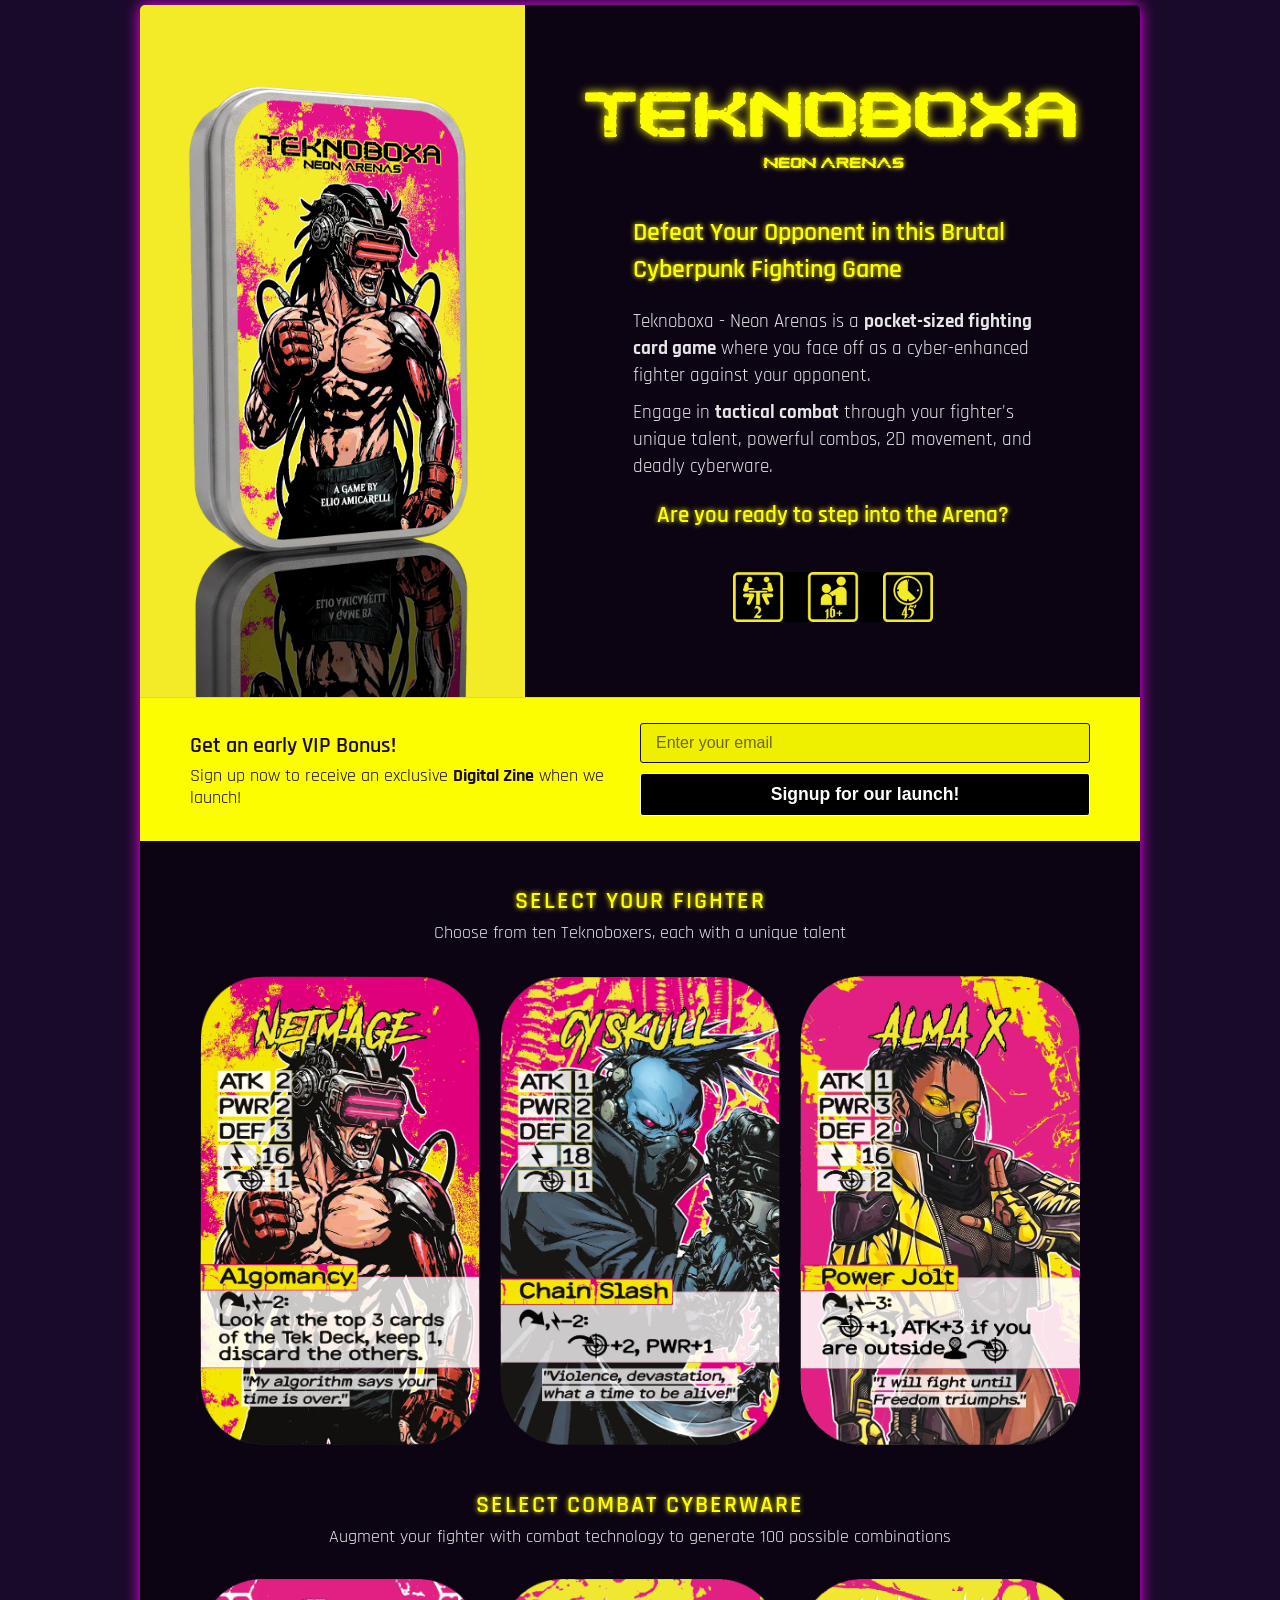
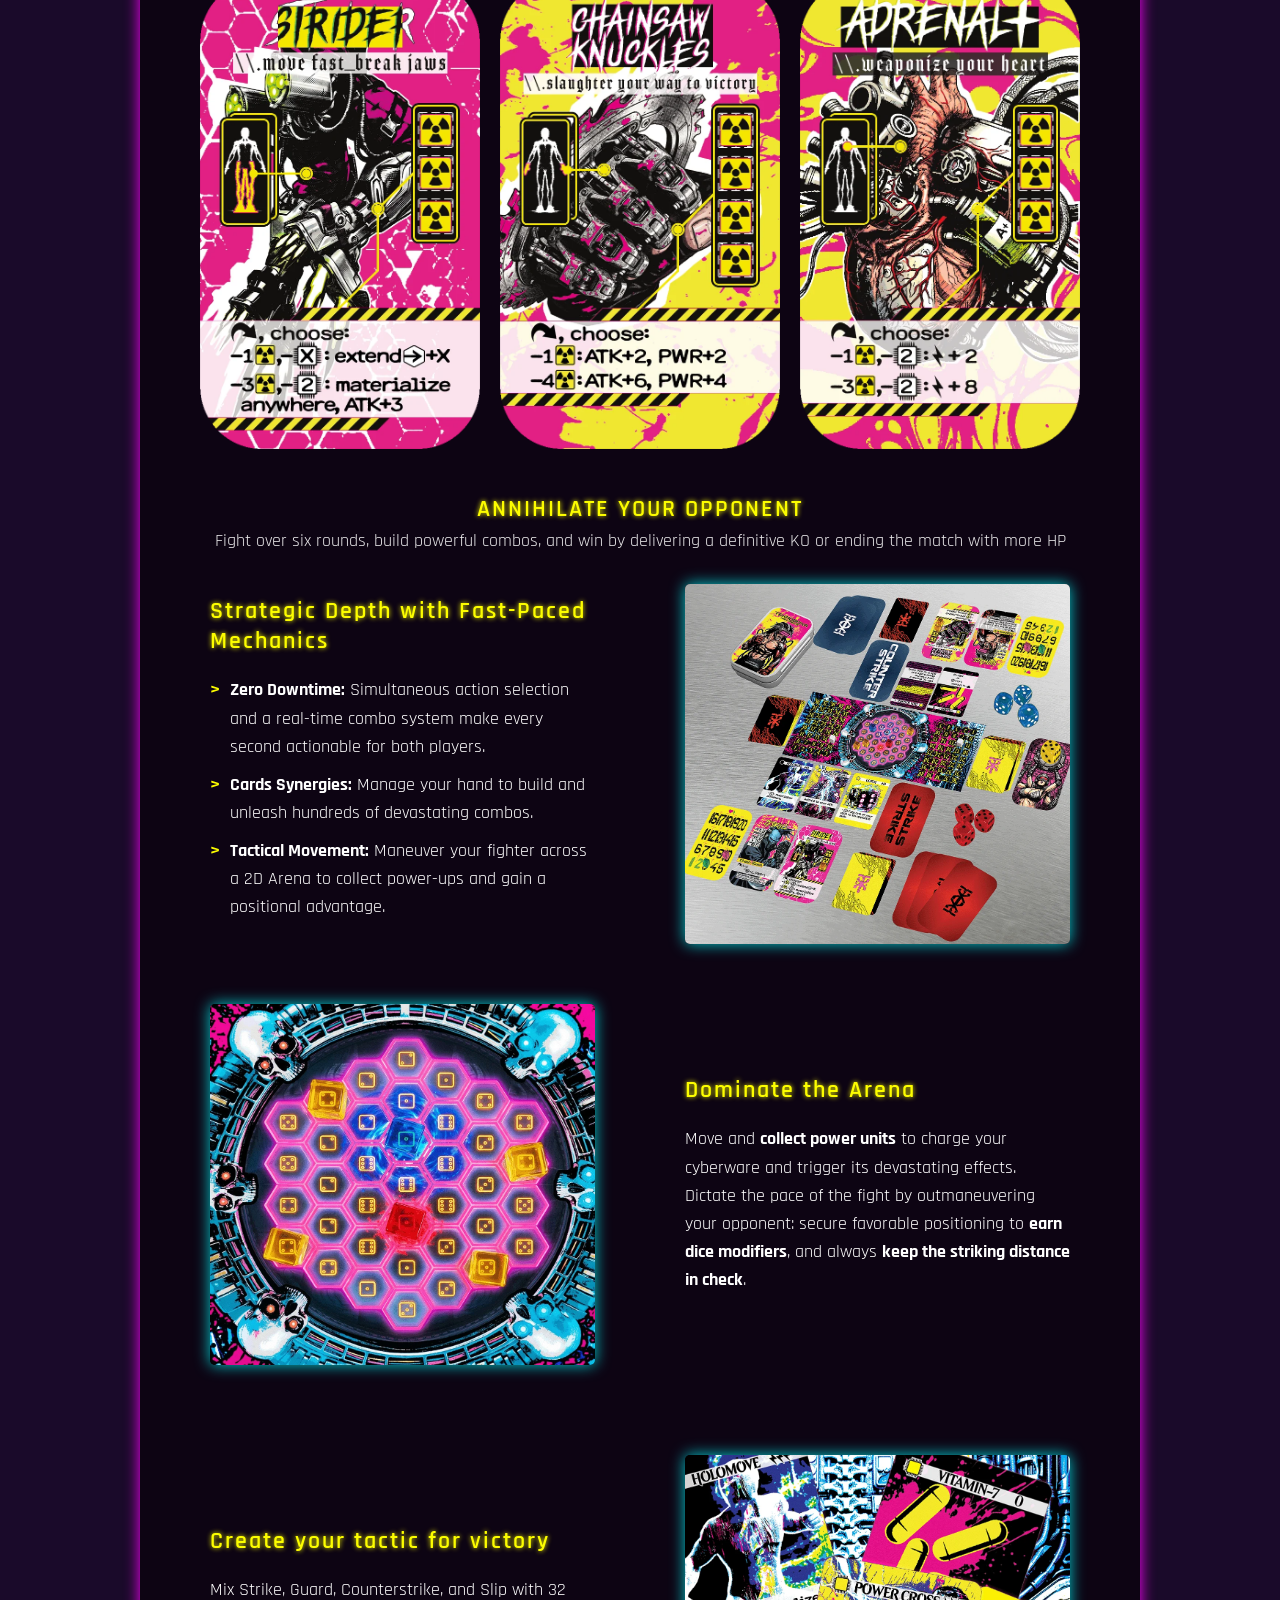
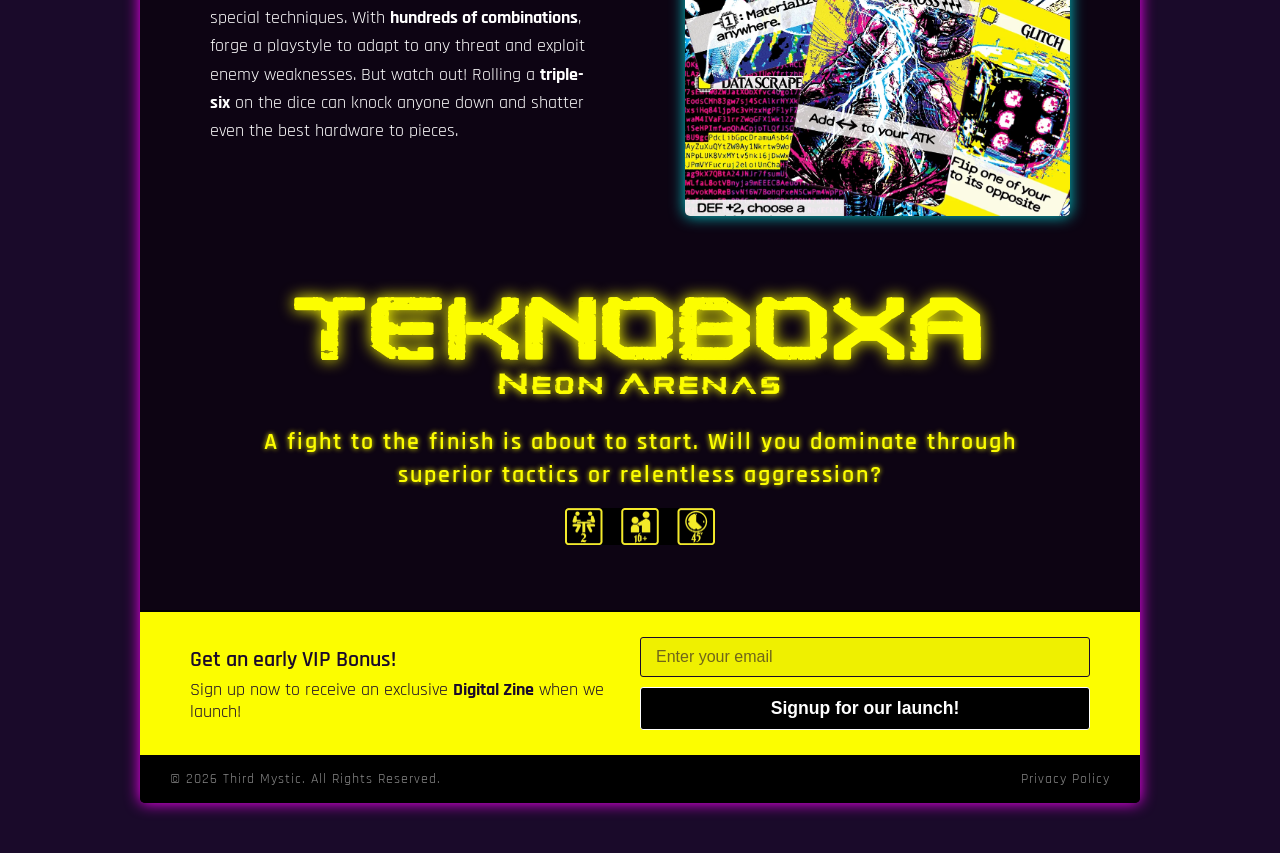
==== index.html @ 5f2df015 "improved page" ====
<!DOCTYPE html>
<html lang="en">
<head>
    <meta charset="UTF-8">
    <meta name="viewport" content="width=device-width, initial-scale=1.0">
    <title>Teknoboxa - Neon Arenas</title>
    <meta name="description" content="Teknoboxa - Neon Arenas: A brutal cyberpunk fighting card game. Face off as a cyber-enhanced fighter in tactical combat with unique talents and deadly cyberware.">
    <meta name="robots" content="max-image-preview:large">
    
    <!-- Open Graph / Facebook -->
    <meta property="og:type" content="website">
    <meta property="og:url" content="https://teknoboxa.com/">
    <meta property="og:title" content="Teknoboxa - Neon Arenas">
    <meta property="og:description" content="Teknoboxa - Neon Arenas: A brutal cyberpunk fighting card game. Face off as a cyber-enhanced fighter in tactical combat with unique talents and deadly cyberware.">
    <meta property="og:image" content="https://teknoboxa.com/img/teknoboxa_square_box.webp">

    <!-- Twitter -->
    <meta property="twitter:card" content="summary_large_image">
    <meta property="twitter:url" content="https://teknoboxa.com/">
    <meta property="twitter:title" content="Teknoboxa - Neon Arenas">
    <meta property="twitter:description" content="Teknoboxa - Neon Arenas: A brutal cyberpunk fighting card game. Face off as a cyber-enhanced fighter in tactical combat with unique talents and deadly cyberware.">
    <meta property="twitter:image" content="https://teknoboxa.com/img/teknoboxa_square_box.webp">

    <link rel="preconnect" href="https://fonts.googleapis.com">
    <link rel="preconnect" href="https://fonts.gstatic.com" crossorigin>
    <link href="https://fonts.googleapis.com/css2?family=Rajdhani:wght@400;600&family=VT323&display=swap" rel="stylesheet">
    <link rel="icon" type="image/png" href="img/favicon.png">
    <link rel="stylesheet" href="css/styles.css">
</head>
<body>
    <div class="container">
        <div class="content-card">
            <!-- Header Landmark with Hero Section & Top Signup Form -->
            <header class="main-header">
                <div class="main-body">
                    <div class="text-section">
                        <h1>TEKNOBOXA</h1>
                        <div class="role">NEON ARENAS</div>
                        <p class="description"><span class="main-description">Defeat Your Opponent in this Brutal Cyberpunk Fighting Game</span> <br><span class="sub-description">Teknoboxa - Neon Arenas is a <strong>pocket-sized fighting card game</strong> where you face off as a cyber-enhanced fighter against your opponent.</span><span class="sub-description second-sentence">Engage in <strong>tactical combat</strong> through your fighter's unique talent, powerful combos, 2D movement, and deadly cyberware.</span><br><span class="game-stats">Are you ready to step into the Arena?</span></p>
                        <div class="game-icons">
                            <img src="img/box_icons_yellow.webp" alt="Game Icons" class="icons-image">
                        </div>
                    </div>
                    <div class="image-section">
                        <img src="img/image_1.webp" alt="Teknoboxa - Neon Arenas" class="hero-image">
                    </div>
                </div>
                <div class="footer-bar">
                    <div class="footer-text">
                        <h2>Get an early VIP Bonus!</h2>
                        <p>Sign up now to receive an exclusive <strong>Digital Zine</strong> when we launch!</p>
                    </div>
                    <form id="subscribeForm" class="subscribe-form" action="https://formspree.io/f/mkovywpg" method="POST">
                        <input id="emailInput" name="email" type="email" placeholder="Enter your email" aria-label="Email address" required>
                        <button type="submit">Signup for our launch!</button>
                    </form>
                </div>
            </header>

            <!-- Main Landmark with Core Page Content -->
            <main>
                <section class="fighter-selection">
                    <h2 class="selection-title">Select Your Fighter</h2>
                    <p class="selection-subtitle">Choose from ten Teknoboxers, each with a unique talent</p>
                    <div class="selection-container">
                        <img src="img/fighter_1.webp" alt="Fighter 1" class="selection-card">
                        <img src="img/fighter_2.webp" alt="Fighter 2" class="selection-card">
                        <img src="img/fighter_3.webp" alt="Fighter 3" class="selection-card">
                    </div>

                    <h2 class="selection-title second-title">SELECT COMBAT CYBERWARE</h2>
                    <p class="selection-subtitle">Augment your fighter with combat technology to generate 100 possible combinations</p>
                    <div class="selection-container">
                        <img src="img/cyberware_1.webp" alt="Cyberware - Strider" class="selection-card">
                        <img src="img/cyberware_2.webp" alt="Cyberware - Chainsaw Knuckles" class="selection-card">
                        <img src="img/cyberware_3.webp" alt="Cyberware - Adrenal+" class="selection-card">
                    </div>

                    <h2 class="selection-title second-title">ANNIHILATE YOUR OPPONENT</h2>
                    <p class="selection-subtitle">Fight over six rounds, build powerful combos, and win by delivering a definitive KO or ending the match with more HP</p>
                    
                    <div class="gameplay-section">
                        <div class="gameplay-text">
                            <h3 class="feature-title">Strategic Depth with Fast-Paced Mechanics</h3>
                            <ul class="feature-list">
                                <li><strong>Zero Downtime:</strong> Simultaneous action selection and a real-time combo system make every second actionable for both players.</li>
                                <li><strong>Cards Synergies:</strong> Manage your hand to build and unleash hundreds of devastating combos.</li>
                                <li><strong>Tactical Movement:</strong> Maneuver your fighter across a 2D Arena to collect power-ups and gain a positional advantage.</li>
                            </ul>
                        </div>
                        <div class="gameplay-image">
                            <img src="img/game_1.webp" alt="Teknoboxa Gameplay" class="feature-image">
                        </div>
                    </div>
                    
                    <div class="gameplay-section-reverse">
                        <div class="gameplay-image">
                            <img src="img/arena.webp" alt="Teknoboxa Arena" class="feature-image">
                        </div>
                        <div class="gameplay-text">
                            <h3 class="feature-title">Dominate the Arena</h3>
                            <p class="feature-description">Move and <strong>collect power units</strong> to charge your cyberware and trigger its devastating effects. Dictate the pace of the fight by outmaneuvering your opponent: secure favorable positioning to <strong>earn dice modifiers</strong>, and always <strong>keep the striking distance in check</strong>.</p>
                        </div>
                    </div>

                    <div class="gameplay-section">
                        <div class="gameplay-text">
                            <h3 class="feature-title">Create your tactic for victory</h3>
                            <p class="feature-description">Mix Strike, Guard, Counterstrike, and Slip with 32 special techniques. With <strong>hundreds of combinations</strong>, forge a playstyle to adapt to any threat and exploit enemy weaknesses. But watch out! Rolling a <strong>triple-six</strong> on the dice can knock anyone down and shatter even the best hardware to pieces.</p>
                        </div>
                        <div class="gameplay-image">
                            <img src="img/teks.webp" alt="Teknoboxa Game Box" class="feature-image">
                        </div>
                    </div>

                    <div class="final-call-to-action">
                        <div class="brand-footer">
                            <h2 class="brand-title">TEKNOBOXA</h2>
                            <p class="brand-subtitle">Neon Arenas</p>
                        </div>
                        <p>A fight to the finish is about to start. Will you dominate through superior tactics or relentless aggression?</p>
                        <div class="game-icons">
                            <img src="img/box_icons_yellow.webp" alt="Game Icons" class="icons-image">
                        </div>
                    </div>
                </section>

                <div class="footer-bar bottom-signup">
                    <div class="footer-text">
                        <h2>Get an early VIP Bonus!</h2>
                        <p>Sign up now to receive an exclusive <strong>Digital Zine</strong> when we launch!</p>
                    </div>
                    <form class="subscribe-form" action="https://formspree.io/f/mkovywpg" method="POST">
                        <input type="email" placeholder="Enter your email" name="email" aria-label="Email address" required>
                        <button type="submit">Signup for our launch!</button>
                    </form>
                </div>
            </main>

            <!-- Footer Landmark -->
            <footer class="site-footer">
                <div class="footer-left">© 2026 Third Mystic. All Rights Reserved.</div>
                <div class="footer-right">
                    <a href="privacy-policy.html">Privacy Policy</a>
                </div>
            </footer>
        </div>
    </div>
    <script src="js/script.js" defer></script>
</body>
</html>
---- css/styles.css ----
* {
    box-sizing: border-box;
}

@font-face {
    font-family: 'Reboot Crush';
    src: url('../fonts/reboot-crush.ttf');
}

@font-face {
    font-family: 'Glitch Inside';
    src: url('../fonts/glitch-inside.otf');
}

body {
    margin: 0;
    font-family: 'VT323', monospace;
    display: flex;
    justify-content: flex-start; /* Move content to the top */
    align-items: center;   /* Center content horizontally */
    min-height: 100vh;
    background-color: #1a0a2a; /* Very dark purple/blue for cyberpunk feel */
    color: #00ff00; /* Neon green default text color */
    padding: 5px 20px 20px 20px; /* Minimal top padding */
    flex-direction: column; /* Allow content to flow naturally */
}

/* Adjust body padding for desktop */
@media screen and (min-width: 768px) {
    body {
        padding: 5px 50px 50px 50px; /* Minimal top padding */
    }
}

.container {
    max-width: 1200px;
    width: 100%;
}

.content-card {
    background-color: #0d0413; /* Even darker background for the card */
    border-radius: 5px; /* Sharper corners */
    overflow: hidden;
    color: #00ff00; /* Neon green text color for the card */
    display: flex;
    flex-direction: column; /* Stack main-body and footer-bar */
    box-shadow: 0 0 15px #FF00FF; /* Neon magenta glow effect */
}

.main-body {
    display: flex;
    flex-direction: column; /* Mobile: stacking vertically */
}

.text-section {
    padding: 30px 30px 30px 30px; /* Added top padding to shift content down */
    display: flex;
    flex-direction: column;
    justify-content: center;
    align-items: center; /* Center content for mobile */
    text-align: center; /* Center text for mobile */
    order: 1; /* Place text section after image on mobile */
}

.text-section .role {
    font-family: 'Glitch Inside', sans-serif; /* Apply the custom font */
    font-size: 0.9em;
    color: #fcfd00; /* Neon yellow */
    margin-top: 2px; /* Reduce margin to bring role closer */
    margin-bottom: 25px; /* Increased space before subscribe form */
    text-shadow: 0 0 5px #fcfd00; /* Subtle glow */
    order: 1; /* Place role second on mobile */
}

.text-section h1 {
    font-family: 'Reboot Crush', sans-serif; /* Apply the custom font */
    font-size: 6vw; /* Further reduced fluid font size for mobile */
    margin-bottom: 2px; /* Reduce margin to bring role closer */
    color: #fcfd00; /* Neon yellow */
    text-shadow: 0 0 10px #fcfd00; /* Stronger glow */
    padding: 0 10px; /* Add lateral padding for mobile */
    order: 0; /* Place h1 first on mobile */
}

.text-section .description {
    font-size: 1.1em;
    line-height: 1.4;
    color: #00cc00; /* Softer neon green */
    margin-bottom: 25px;
    max-width: 400px; /* Limit description width */
    order: 3; /* Place description last on mobile */
}

.main-description {
    font-family: 'Rajdhani', sans-serif;
    font-weight: 600;
    font-size: 1.5em;
    display: block;
    margin-bottom: 0;
    color: #fcfd00; /* Neon yellow to match the title */
    text-shadow: 0 0 5px #fcfd00;
}

.sub-description {
    font-family: 'Rajdhani', sans-serif;
    font-weight: 400;
    font-size: 1.1em;
    color: #ffffff; /* White text */
    opacity: 0.9;
    line-height: 1.4;
    display: block;
    margin-top: -5px;
}

.sub-description.second-sentence {
    margin-top: 10px; /* This creates a gap smaller than two <br> tags but larger than the negative margin */
}

.game-stats {
    display: block; /* Make it a block-level element to allow centering */
    text-align: center; /* Center the text within the block */
    font-family: 'Rajdhani', sans-serif;
    font-weight: 600;
    font-size: 1.3em;
    color: #fcfd00; /* Neon yellow to match the main description */
    text-shadow: 0 0 5px #fcfd00; /* Subtle glow */
    margin-top: -5px;
}

.game-icons {
    display: flex;
    justify-content: center;
    margin-top: 15px;
    margin-bottom: 25px;
    order: 4; /* Place after description (which is order: 3) */
    width: 100%;
}

.icons-image {
    max-width: 200px; /* Restored original size for top icons */
    width: 100%;
    height: auto;
}

/* Specific size and spacing for icons at the bottom of the page */
.final-call-to-action .icons-image {
    max-width: 150px; /* Increased slightly from 120px */
}

.final-call-to-action .game-icons {
    margin-bottom: 5px; /* Reduced space to tighten layout while preventing collision */
}

.subscribe-form {
    display: flex;
    flex-direction: column; /* Stack vertically on mobile */
    gap: 10px;
    margin-bottom: 10px; /* Consistent space after subscribe form */
    width: 100%;
    max-width: 300px; /* Limit width of form on mobile */
    order: 2; /* Place form third on mobile */
}

.subscribe-form input {
    background-color: rgba(0, 255, 0, 0.1); /* Semi-transparent neon green */
    border: 1px solid #00ff00; /* Neon green border */
    border-radius: 3px; /* Sharper corners */
    padding: 10px 15px;
    color: #00ff00; /* Neon green text */
    font-size: 1em;
    width: 100%;
    box-sizing: border-box; /* Include padding in width */
    transition: all 0.3s ease;
}

.subscribe-form input:focus {
    outline: none;
    border-color: #00ffff; /* Neon Cyan border */
    box-shadow: 0 0 10px rgba(0, 255, 255, 0.8); /* Neon Cyan glow */
    background-color: rgba(0, 255, 255, 0.1);
}

.subscribe-form input::placeholder {
    color: rgba(0, 255, 0, 0.7); /* Neon green placeholder */
}

.subscribe-form button {
    background-color: #000000; /* Black background */
    color: #ffffff; /* White text */
    border: 1px solid #ffffff; /* Neutral white border */
    border-radius: 3px; /* Sharper corners */
    padding: 12px 20px; /* Increased padding */
    font-size: 1.1em; /* Slightly larger font */
    font-weight: bold;
    cursor: pointer;
    transition: all 0.3s ease;
    width: 100%;
    box-sizing: border-box; /* Include padding in width */
}

.subscribe-form button:hover {
    background-color: #333333; /* Dark gray on hover */
}

.success-message {
    color: #1a0a2a;
    font-family: 'Rajdhani', sans-serif;
    font-size: 1.2em;
    font-weight: 600;
    padding: 10px 0;
}

/* Adjust form for desktop */
@media screen and (min-width: 768px) {
    .subscribe-form {
        flex-direction: row; /* Horizontal layout on desktop */
        max-width: 400px; /* Allow wider form on desktop */
        order: 3; /* Place form after description on desktop */
    }

    .subscribe-form input {
        flex-grow: 1; /* Allow input to take available space */
    }

    .subscribe-form button {
        width: auto; /* Button width adjusts to content */
        padding: 10px 20px;
    }
}



.footer-bar {
    background-color: #fcfd00; /* Neon yellow to match the title */
    color: #0d0413; /* Dark text for contrast */
    padding: 25px 30px;
    display: flex;
    flex-direction: column;
    align-items: center;
    gap: 20px;
    border-top: 1px solid rgba(0, 0, 0, 0.1);
    text-align: center;
    position: relative;
    z-index: 2; /* Keep it on the forefront above hero image/selection cards */
}

.bottom-signup {
    border-top: 2px solid #000; /* Stronger separation at the bottom */
}

.site-footer {
    background-color: #000;
    color: #888;
    padding: 15px 30px;
    display: flex;
    justify-content: space-between;
    align-items: center;
    font-family: 'Rajdhani', sans-serif;
    font-size: 0.85em;
    letter-spacing: 1px;
}

.site-footer a {
    color: #888;
    text-decoration: none;
    transition: color 0.3s ease;
}

.site-footer a:hover {
    color: #fcfd00;
}

@media screen and (max-width: 480px) {
    .site-footer {
        flex-direction: column;
        gap: 10px;
        text-align: center;
        padding: 20px;
    }
}

.footer-text h2 {
    margin: 0 0 5px 0;
    font-family: 'Rajdhani', sans-serif;
    font-size: 1.4em;
    font-weight: 600;
    color: #1a0a2a;
}

.footer-text p {
    margin: 0;
    font-family: 'Rajdhani', sans-serif;
    font-size: 1.1em;
    color: #1a0a2a;
}

/* Adjust subscribe form for footer */
.footer-bar .subscribe-form {
    margin-bottom: 0;
    width: 100%;
    max-width: 400px;
    order: unset; /* Reset mobile order */
}

.footer-bar .subscribe-form input {
    background-color: rgba(0, 0, 0, 0.05);
    border: 1px solid #1a0a2a;
    color: #1a0a2a;
}

.footer-bar .subscribe-form input:focus {
    outline: none;
    border-color: #1a0a2a;
    box-shadow: 0 0 10px rgba(26, 10, 42, 0.5);
    background-color: rgba(0, 0, 0, 0.08);
}

.footer-bar .subscribe-form input::placeholder {
    color: rgba(26, 10, 42, 0.6);
}

.footer-bar .subscribe-form button {
}

.image-section {
    width: 100%;
    order: 0; /* Place image section before text on mobile */
}

.hero-image {
    width: 100%;
    height: auto;
    display: block;
    border-radius: 0; /* Sharper edges for cyberpunk look */
}

.fighter-selection {
    text-align: center;
    padding: 40px 20px 30px 20px; /* Added bottom padding for better spacing on mobile */
    width: 100%;
}

.selection-title {
    font-family: 'Rajdhani', sans-serif;
    font-weight: 600;
    font-size: 1.5em;
    color: #fcfd00; /* Neon yellow to match the main description */
    text-shadow: 0 0 5px #fcfd00;
    margin: 0;
    text-transform: uppercase;
    letter-spacing: 2px;
    transition: all 0.3s ease;
    display: inline-block;
    padding: 5px 15px;
    border-radius: 3px;
}

.selection-title.scrolled-active {
    color: #ffffff;
    background-color: #0000ff;
    text-shadow: none;
}

/* Glitch Effects */
[class*="glitch-"] {
    transition: none !important; /* Instant jump to glitch state */
}

.glitch-1 {
    text-shadow: 4px 0 0 #00ffff, -4px 0 0 #ff00ff;
    color: rgba(255, 255, 255, 0.8) !important;
}

.glitch-2 {
    text-shadow: -6px -2px 0 red, 6px 2px 0 blue;
    color: rgba(200, 200, 255, 0.9) !important;
}

.glitch-3 {
    text-shadow: 2px 2px 0 lime, -2px -2px 0 magenta;
    color: #ccffff !important;
}

.glitch-4 {
    text-shadow: -5px 1px 0 #00ffff, 3px -1px 0 #ff00ff, 0px 0px 5px white;
    color: rgba(255, 255, 255, 0.4) !important;
}

.selection-subtitle {
    font-family: 'Rajdhani', sans-serif;
    font-weight: 400;
    font-size: 1.1em;
    color: #ffffff; /* White text */
    opacity: 0.9;
    line-height: 1.4;
    margin-top: 0;
    margin-bottom: 30px; /* Increased space before the next section */
}

.selection-title.second-title {
    margin-top: 0;
}

.selection-container {
    display: flex;
    justify-content: center;
    flex-wrap: wrap; /* Allow wrapping on small screens */
    gap: 20px;
    margin-top: 25px;
    margin-bottom: 40px;
    padding: 0 10px;
}

.selection-card {
    max-width: 280px; /* Consistently sized for side-by-side layout */
    width: 100%;
    height: auto;
    transition: all 0.3s ease;
}

/* Base popping effect class for JS to trigger */
.selection-card.scrolled-pop {
    transform: scale(1.05) translateY(-5px);
    filter: drop-shadow(0 0 10px rgba(255, 0, 255, 0.9)) drop-shadow(0 0 5px rgba(255, 0, 255, 0.5)); /* Glow follows PNG alpha transparency */
    z-index: 10; /* Ensure active card is above others */
    position: relative;
    will-change: transform, filter;
}

/* Hover effect for devices that support hover */
@media (hover: hover) {
    .selection-card:hover {
        transform: scale(1.05) translateY(-5px);
        filter: drop-shadow(0 0 10px rgba(255, 0, 255, 0.9)) drop-shadow(0 0 5px rgba(255, 0, 255, 0.5));
        z-index: 10;
        position: relative;
    }
}

/* Media query for desktop */
@media screen and (min-width: 768px) {
    .content-card {
        max-width: 1000px; /* Slightly wider for the footer layout */
        margin: 0 auto;
    }

    .main-body {
        flex-direction: row; /* Side-by-side image and text */
    }

    .text-section {
        flex: 1;
        padding: 50px 50px 50px 50px;
        text-align: left; /* Align text left for desktop */
        /* align-items: flex-start; - Removed to allow individual centering */
        order: 1; /* Place text section after image on desktop */
    }

    .text-section h1 {
        font-size: 2.5em; /* Smaller font for desktop */
        order: 0; /* Place h1 first on desktop */
    }

    .text-section .role {
        text-align: center; /* Center the role text on desktop */
        order: 1; /* Place role second on desktop */
    }

    .text-section .description {
        order: 2; /* Place description third on desktop */
    }

    .image-section {
        flex: 1;
        display: block;
        background-color: #0d0413; /* Dark background for the image section on desktop */
        order: 0; /* Place image section before text on desktop */
    }

    .hero-image {
        width: 100%;
        height: 100%;
        object-fit: cover;
    }

    .footer-bar {
        flex-direction: row;
        justify-content: space-between;
        text-align: left;
        padding: 25px 50px;
    }

    .footer-bar .subscribe-form {
        flex-direction: column; /* Force vertical layout even on desktop */
        max-width: 450px;
    }

    .footer-bar .subscribe-form button {
        width: 100%; /* Match input width */
    }
}

/* Video Page Styles */
.video-section {
    padding: 20px 0; /* Removed horizontal padding for mobile */
    display: flex;
    flex-direction: column;
    align-items: center;
    width: 100%;
}

.video-container {
    position: relative;
    width: 100%;
    max-width: 800px;
    padding-bottom: 56.25%; /* 16:9 Aspect Ratio */
    height: 0;
    overflow: hidden;
    border: 2px solid #00ff00;
    box-shadow: 0 0 15px #00ff00;
    margin-bottom: 20px;
}

.video-container iframe {
    position: absolute;
    top: 0;
    left: 0;
    width: 100%;
    height: 100%;
    border: 0;
}

.video-title {
    font-family: 'Reboot Crush', sans-serif;
    color: #fcfd00;
    text-shadow: 0 0 10px #fcfd00;
    margin-bottom: 20px;
    text-align: center;
    word-break: normal; /* Override previous break-word */
    white-space: nowrap; /* Force text to stay on a single line */
    overflow: hidden; /* Hide overflowing text */
    text-overflow: ellipsis; /* Add ellipsis if text overflows (though font size should prevent this) */
    padding: 0 5px; /* Small horizontal padding by default */
}

/* Adjust font size for mobile screens */
@media screen and (max-width: 767px) {
    .video-title {
        font-size: 5vw; /* Conservative font size to ensure it fits on one line */
    }
}

/* Adjust video section padding and title size for desktop */
@media screen and (min-width: 768px) {
    .video-section {
        padding: 50px; /* More padding on desktop */
    }

    .video-title {
        font-size: 2.5em; /* Original size for desktop */
        padding: 0; /* No horizontal padding on desktop, handled by video-section padding */
    }
}


/* Gameplay Section Styles */
.gameplay-section {
    display: flex;
    flex-direction: column; /* Stack image and text vertically on mobile */
    align-items: center;
    gap: 30px;
    padding: 0 20px 40px 20px;
    width: 100%;
}

.gameplay-image {
    width: 100%;
    max-width: 400px; /* Limit image width on mobile */
}

.feature-image {
    width: 100%;
    height: auto;
    display: block;
    border-radius: 5px;
    box-shadow: 0 0 15px rgba(0, 255, 255, 0.8); /* Neon cyan glow */
}

.gameplay-text {
    width: 100%;
    max-width: 500px; /* Limit text width on mobile */
    text-align: center;
}

.feature-list {
    list-style: none; /* Remove default bullet points */
    padding: 0;
    margin: 0;
    text-align: left; /* Align bullet points left */
    color: #ffffff;
    font-family: 'Rajdhani', sans-serif;
    font-size: 1.1em;
    line-height: 1.6;
}

.feature-list li {
    margin-bottom: 10px;
    position: relative;
    padding-left: 20px; /* Space for custom bullet */
}

.feature-list li::before {
    content: '>'; /* Custom bullet point */
    color: #fcfd00; /* Neon yellow for bullet */
    position: absolute;
    left: 0;
    font-weight: bold;
}

.feature-title {
    font-family: 'Rajdhani', sans-serif;
    font-weight: 600;
    font-size: 1.5em;
    color: #fcfd00; /* Neon yellow to match the main description */
    text-shadow: 0 0 5px #fcfd00;
    margin-top: 0;
    margin-bottom: 20px;
    letter-spacing: 2px;
}

.feature-description {
    color: #ffffff;
    font-family: 'Rajdhani', sans-serif;
    font-size: 1.1em;
    line-height: 1.6;
    text-align: left;
    margin: 0;
}

.final-call-to-action {
    text-align: center;
    padding: 20px 20px 10px 20px; /* Reduced bottom padding to tighten layout */
    width: 100%;
    max-width: 800px;
    margin: 0 auto;
}

.final-call-to-action > p {
    font-family: 'Rajdhani', sans-serif;
    font-size: 1.5em; /* Reduced from 1.8em to match other titles */
    font-weight: 600;
    color: #fcfd00;
    text-shadow: 0 0 5px #fcfd00;
    line-height: 1.4;
    letter-spacing: 2px; /* Increased from 1px to match other titles */
    margin: 0;
}

.brand-footer {
    margin-top: -15px; /* Changed to negative to move it further up */
    margin-bottom: 25px; /* Added space between branding and the next paragraph */
    text-align: center;
    width: 100%;
    padding: 9 40px 0 20px; /* Increased right padding to shift text further to the left */
    box-sizing: border-box;
}

.brand-title {
    font-family: 'Reboot Crush', sans-serif;
    font-size: clamp(0.8rem, 5.5vw, 3.5rem);
    color: #fcfd00;
    text-shadow: 0 0 15px #fcfd00;
    margin: 0;
    line-height: 1.1;
    display: block;
    max-width: 100%;
}

.brand-subtitle {
    font-family: 'Glitch Inside', sans-serif;
    font-size: clamp(1rem, 3vw, 1.8rem); /* Increased from clamp(0.8rem, 2vw, 1.2rem) */
    color: #fcfd00;
    text-shadow: 0 0 8px #fcfd00;
    margin: 5px 0 0 0;
    letter-spacing: clamp(1px, 0.8vw, 4px);
}


/* Desktop styles for gameplay section */
@media screen and (min-width: 768px) {
    .fighter-selection {
        padding: 40px 20px 20px 20px;
    }

    .final-call-to-action {
        padding: 40px 20px;
    }

    .gameplay-section {
        flex-direction: row; /* Side-by-side on desktop */
        justify-content: center;
        text-align: left;
        margin-top: 30px; /* Pull section up to reduce space */
        padding-bottom: 60px;
        padding-left: 50px;
        padding-right: 50px;
    }

    .gameplay-section .gameplay-text {
        flex: 1;
        max-width: 500px; /* Allow text to be larger on desktop */
        text-align: left;
        padding-right: 30px;
    }

    .gameplay-section .gameplay-image {
        flex: 1;
        max-width: 500px; /* Allow image to be larger on desktop */
        text-align: left; /* Align image to the left within its flex item */
        padding-left: 30px;
    }
}

/* Gameplay Section Reverse Styles */
.gameplay-section-reverse {
    display: flex;
    flex-direction: column-reverse; /* Stack text above image on mobile */
    align-items: center;
    gap: 30px;
    padding: 0 20px 40px 20px;
    width: 100%;
}

@media screen and (min-width: 768px) {
    .gameplay-section-reverse {
        flex-direction: row; /* Natural order */
        justify-content: center;
        text-align: left;
        padding-bottom: 60px;
        padding-left: 50px;
        padding-right: 50px;
    }
    
    .gameplay-section-reverse .gameplay-image {
        flex: 1;
        max-width: 500px;
        text-align: right;
        padding-right: 30px;
    }

    .gameplay-section-reverse .gameplay-text {
        flex: 1;
        max-width: 500px;
        text-align: left;
        padding-left: 30px;
    }
}

/* Policy Page Styles */
.policy-section {
    padding: 40px 20px;
    width: 100%;
    max-width: 900px;
    margin: 0 auto;
    color: #ffffff;
    font-family: 'Rajdhani', sans-serif;
}

.policy-title {
    color: #ffffff;
    margin-bottom: 30px;
    text-align: center;
    font-size: 2.5em;
    font-family: 'Rajdhani', sans-serif;
    text-shadow: none;
}

.policy-content {
    line-height: 1.6;
    font-size: 1.1em;
}

.policy-content h2 {
    color: #ffffff;
    margin-top: 30px;
    margin-bottom: 15px;
    font-size: 1.5em;
    text-transform: uppercase;
    letter-spacing: 1px;
}

.policy-content h3 {
    color: #ffffff;
    margin-top: 25px;
    margin-bottom: 10px;
    font-size: 1.2em;
}

.policy-content p {
    margin-bottom: 15px;
}

.policy-content ul {
    margin-bottom: 20px;
    padding-left: 20px;
}

.policy-content li {
    margin-bottom: 8px;
}

.back-link {
    margin-top: 40px;
    text-align: center;
}

.back-link a {
    color: #fcfd00;
    text-decoration: none;
    font-weight: bold;
    border: 1px solid #fcfd00;
    padding: 10px 20px;
    transition: all 0.3s ease;
}

.back-link a:hover {
    background-color: #fcfd00;
    color: #0d0413;
    box-shadow: 0 0 10px #fcfd00;
}

@media screen and (min-width: 768px) {
    .policy-section {
        padding: 60px 50px;
    }
}
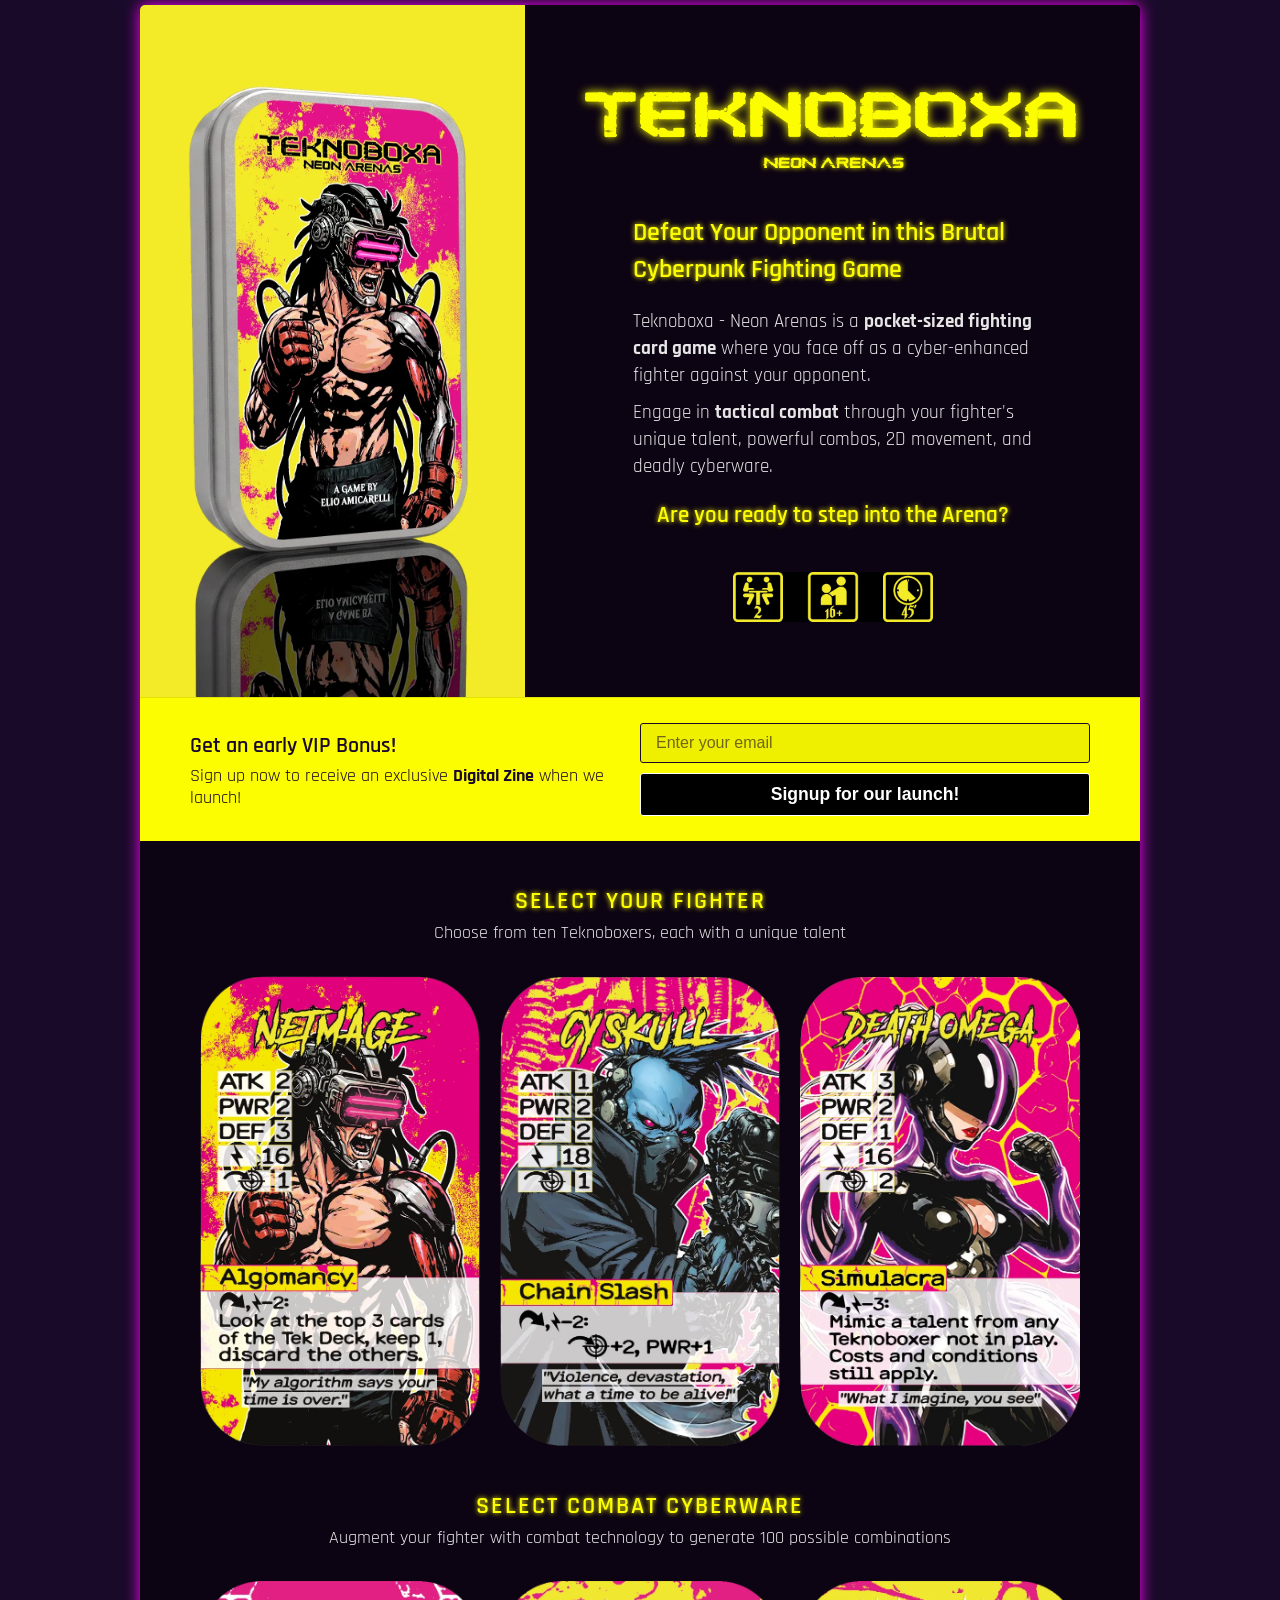
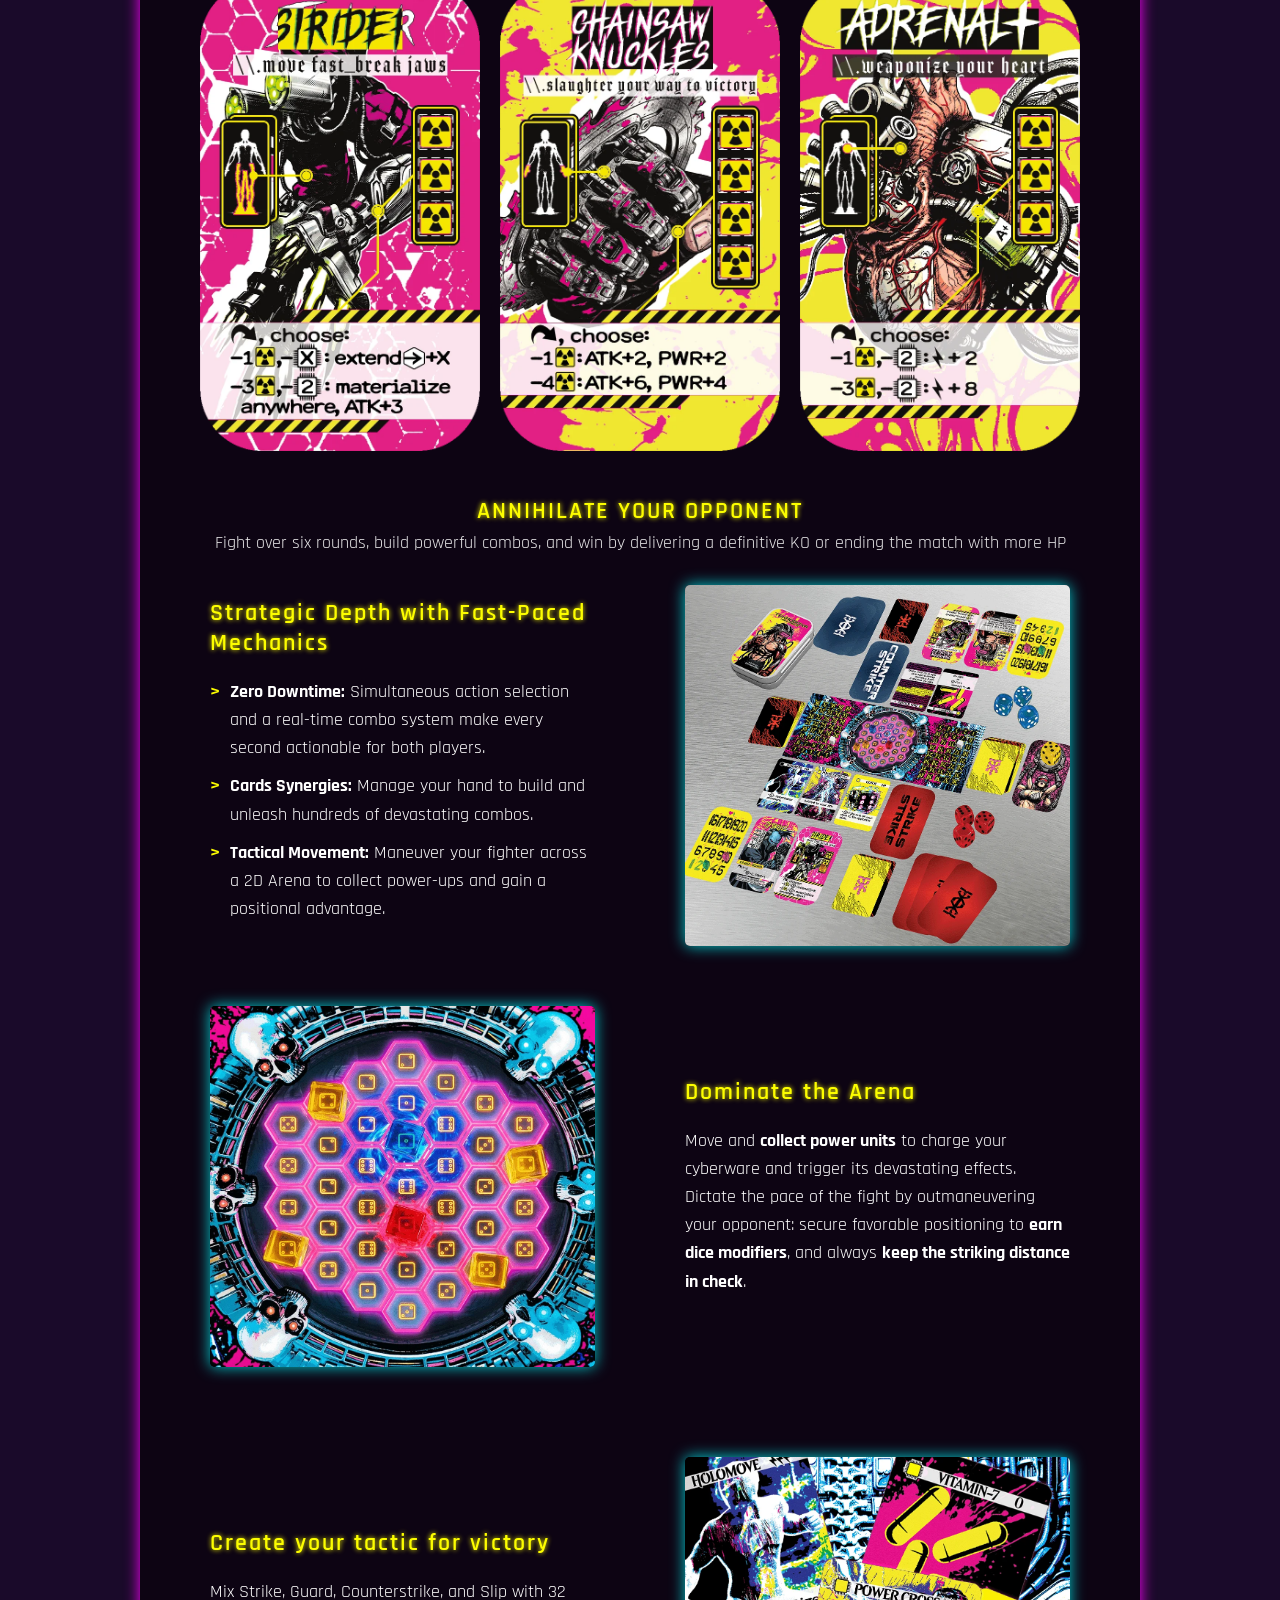
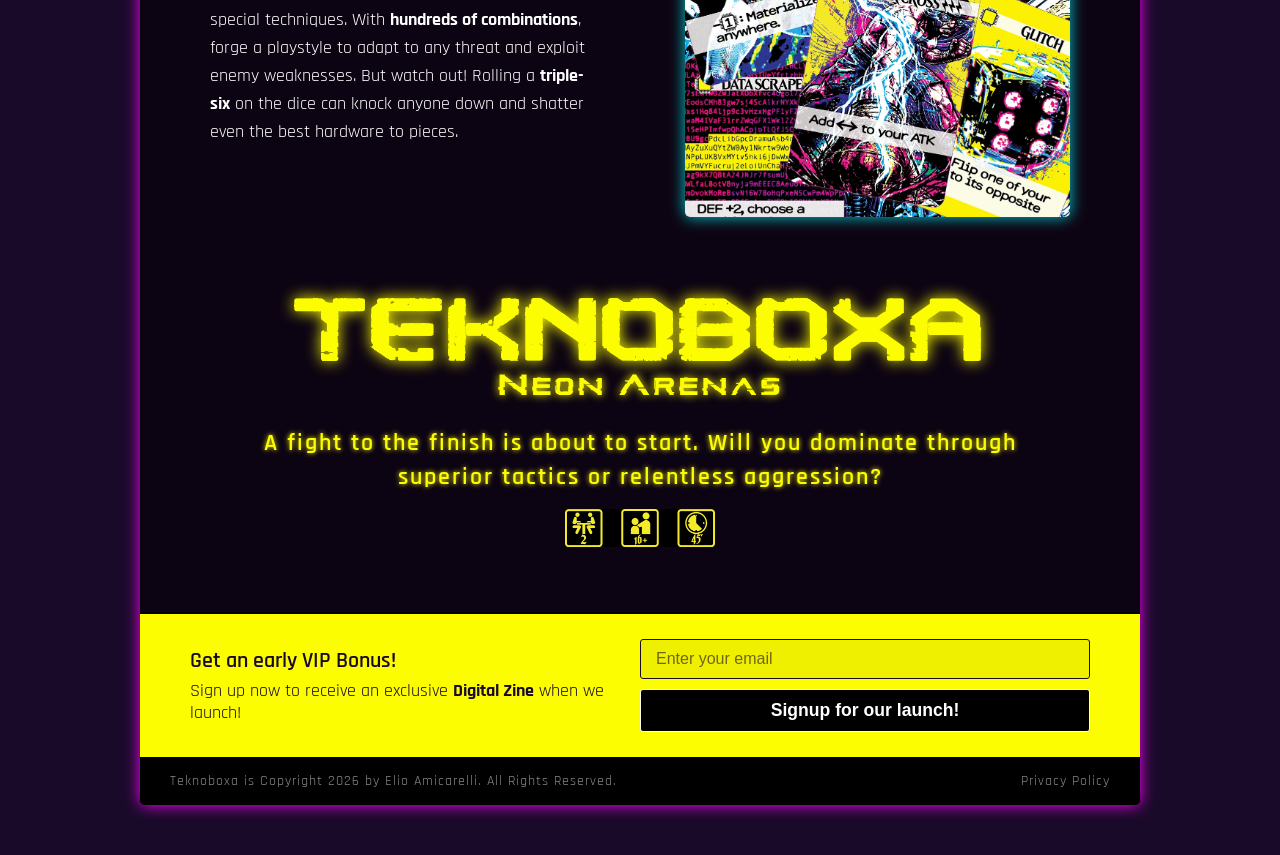
==== commit 59c5e512: "cpr" ====
--- a/index.html
+++ b/index.html
@@ -26,6 +26,31 @@
     <link href="https://fonts.googleapis.com/css2?family=Rajdhani:wght@400;600&family=VT323&display=swap" rel="stylesheet">
     <link rel="icon" type="image/png" href="img/favicon.png">
     <link rel="stylesheet" href="css/styles.css">
+    
+    <link rel="canonical" href="https://teknoboxa.com/">
+
+    <!-- Structured Data (Schema.org / Game) -->
+    <script type="application/ld+json">
+    {
+      "@context": "https://schema.org",
+      "@type": "Game",
+      "name": "Teknoboxa - Neon Arenas",
+      "description": "A brutal cyberpunk pocket-sized tabletop fighting card game featuring simultaneous combat, hand management, and tactical grid movement.",
+      "image": "https://teknoboxa.com/img/teknoboxa_square_box.webp",
+      "numberOfPlayers": {
+        "@type": "QuantitativeValue",
+        "value": 2
+      },
+      "suggestedAge": "14+",
+      "playTime": "PT45M",
+      "genre": ["Tabletop Game", "Card Game", "Fighting Game"],
+      "publisher": {
+        "@type": "Organization",
+        "name": "Third Mystic",
+        "url": "https://teknoboxa.com"
+      }
+    }
+    </script>
 </head>
 <body>
     <div class="container">
@@ -139,7 +164,7 @@
 
             <!-- Footer Landmark -->
             <footer class="site-footer">
-                <div class="footer-left">© 2026 Third Mystic. All Rights Reserved.</div>
+                <div class="footer-left">Teknoboxa is Copyright 2026 by Elio Amicarelli. All Rights Reserved.</div>
                 <div class="footer-right">
                     <a href="privacy-policy.html">Privacy Policy</a>
                 </div>
--- a/css/styles.css
+++ b/css/styles.css
@@ -361,27 +361,52 @@
     text-shadow: none;
 }
 
-/* Glitch Effects */
-[class*="glitch-"] {
+/* Title Glitch Effects */
+.selection-title[class*="glitch-"] {
     transition: none !important; /* Instant jump to glitch state */
 }
 
-.glitch-1 {
+.selection-title.glitch-1 {
+    text-shadow: 4px 0 0 #00ffff, -4px 0 0 #ff00ff;
+    color: rgba(255, 255, 255, 0.8);
+}
+
+.selection-title.glitch-2 {
+    text-shadow: -6px -2px 0 red, 6px 2px 0 blue;
+    color: rgba(200, 200, 255, 0.9);
+}
+
+.selection-title.glitch-3 {
+    text-shadow: 2px 2px 0 lime, -2px -2px 0 magenta;
+    color: #ccffff;
+}
+
+.selection-title.glitch-4 {
+    text-shadow: -5px 1px 0 #00ffff, 3px -1px 0 #ff00ff, 0px 0px 5px white;
+    color: rgba(255, 255, 255, 0.4);
+}
+
+/* Button Glitch Effects */
+.subscribe-form button[class*="glitch-"] {
+    transition: none !important; /* Instant jump to glitch state */
+}
+
+.subscribe-form button.glitch-1 {
     text-shadow: 4px 0 0 #00ffff, -4px 0 0 #ff00ff;
     color: rgba(255, 255, 255, 0.8) !important;
 }
 
-.glitch-2 {
+.subscribe-form button.glitch-2 {
     text-shadow: -6px -2px 0 red, 6px 2px 0 blue;
     color: rgba(200, 200, 255, 0.9) !important;
 }
 
-.glitch-3 {
+.subscribe-form button.glitch-3 {
     text-shadow: 2px 2px 0 lime, -2px -2px 0 magenta;
     color: #ccffff !important;
 }
 
-.glitch-4 {
+.subscribe-form button.glitch-4 {
     text-shadow: -5px 1px 0 #00ffff, 3px -1px 0 #ff00ff, 0px 0px 5px white;
     color: rgba(255, 255, 255, 0.4) !important;
 }
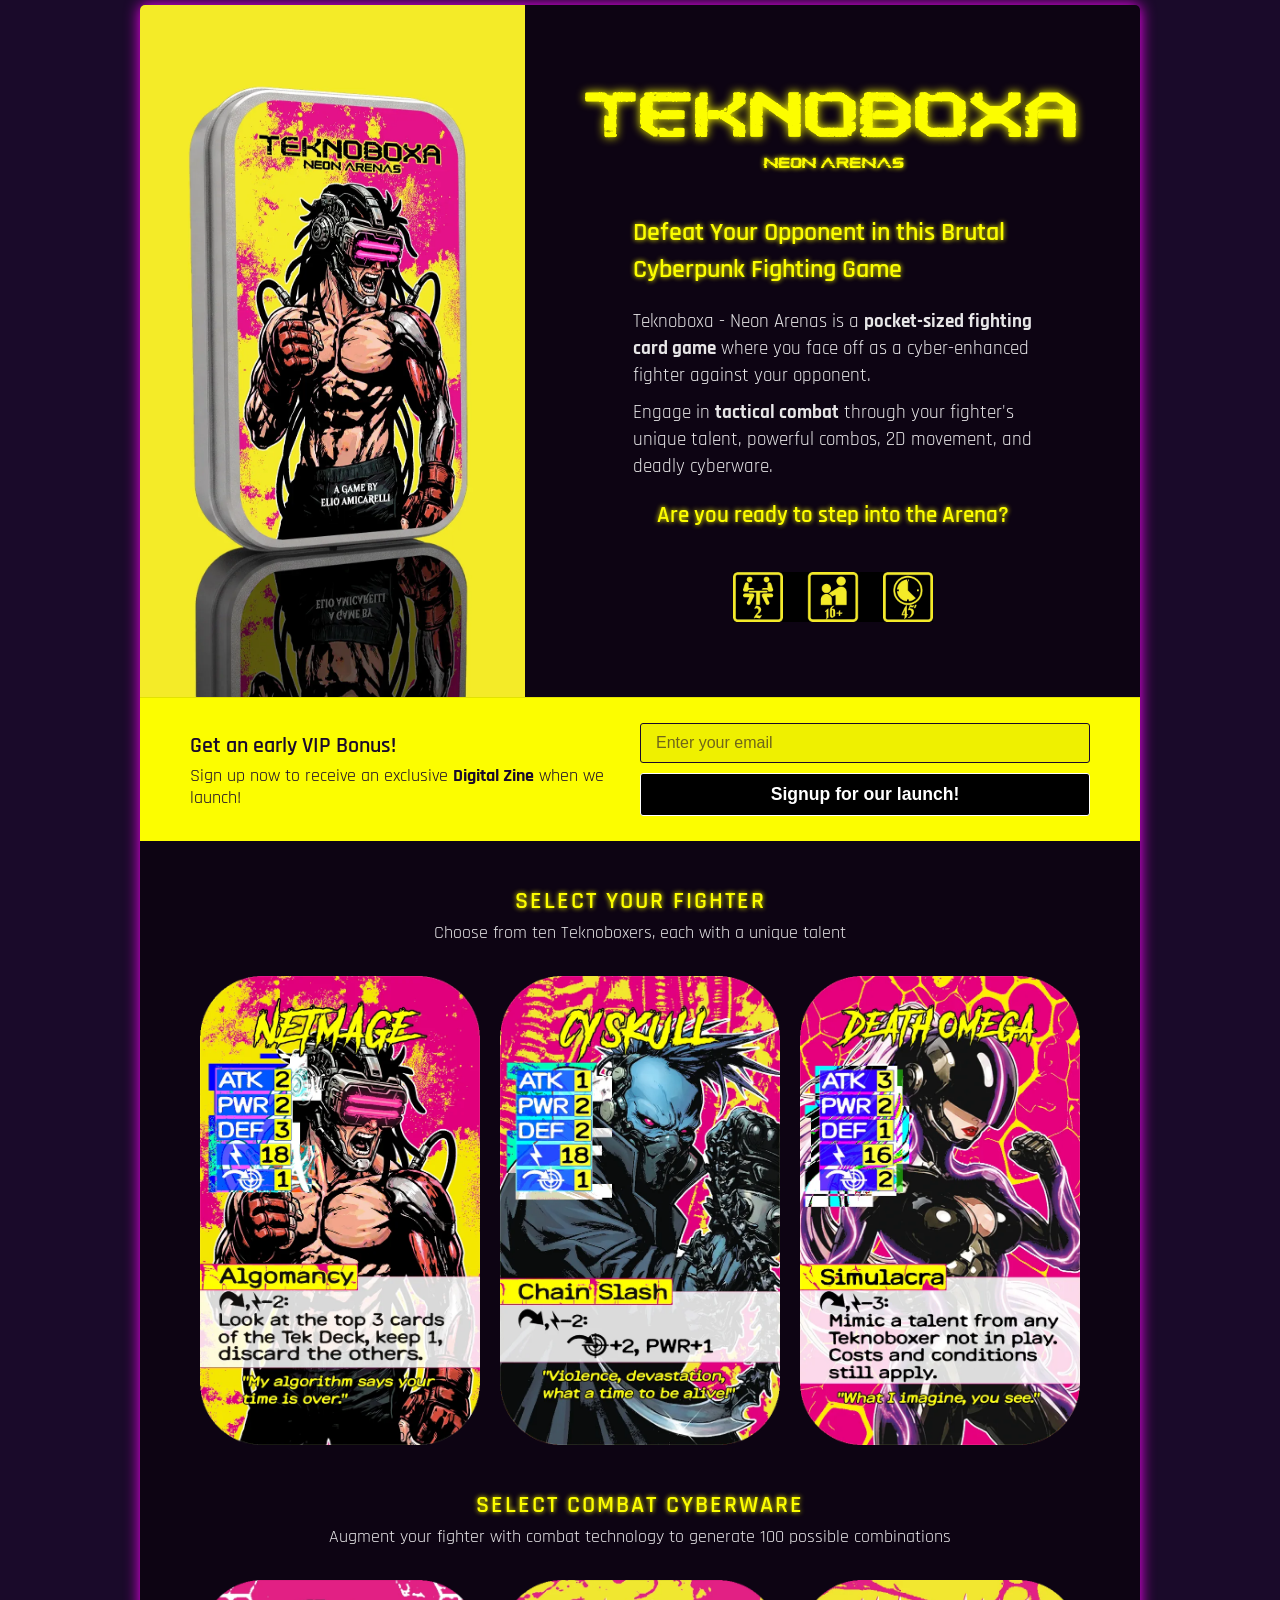
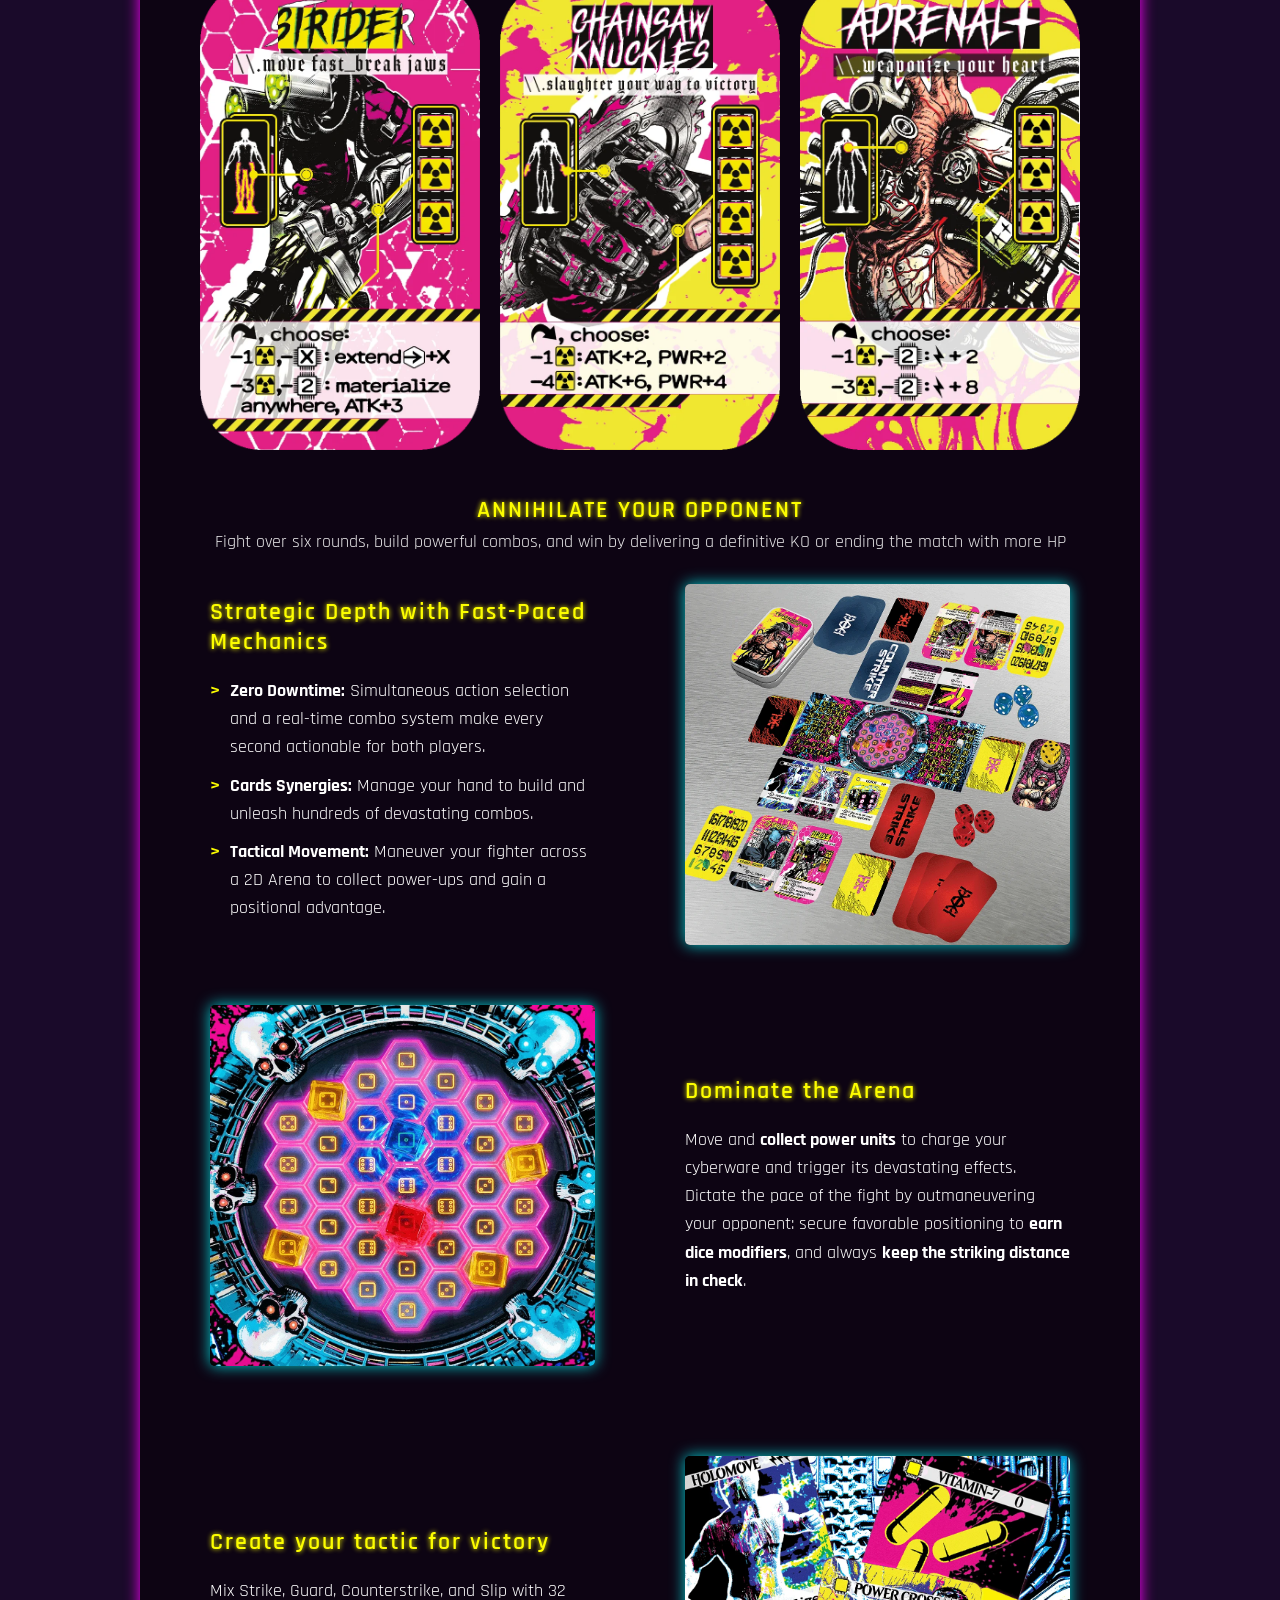
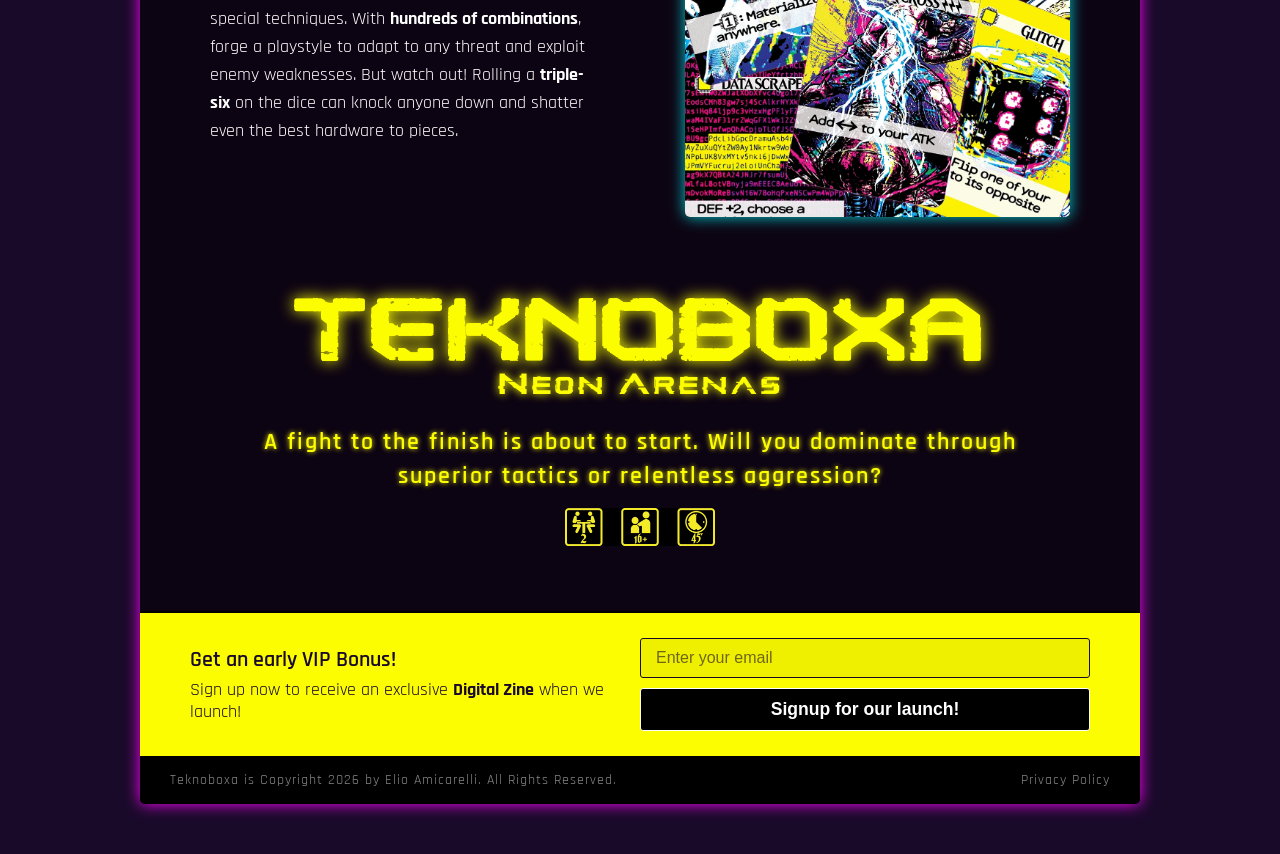
==== commit 1234e00d: "Update index.html" ====
--- a/index.html
+++ b/index.html
@@ -67,7 +67,10 @@
                         </div>
                     </div>
                     <div class="image-section">
-                        <img src="img/image_1.webp" alt="Teknoboxa - Neon Arenas" class="hero-image">
+                        <picture>
+                            <source srcset="img/image_1_mobile.webp" media="(max-width: 767px)">
+                            <img src="img/image_1.webp" alt="Teknoboxa - Neon Arenas" class="hero-image" fetchpriority="high">
+                        </picture>
                     </div>
                 </div>
                 <div class="footer-bar">
@@ -75,8 +78,8 @@
                         <h2>Get an early VIP Bonus!</h2>
                         <p>Sign up now to receive an exclusive <strong>Digital Zine</strong> when we launch!</p>
                     </div>
-                    <form id="subscribeForm" class="subscribe-form" action="https://formspree.io/f/mkovywpg" method="POST">
-                        <input id="emailInput" name="email" type="email" placeholder="Enter your email" aria-label="Email address" required>
+                    <form id="subscribeForm" class="subscribe-form" action="https://app.convertkit.com/forms/ebe5ec4dbd/subscriptions" method="POST">
+                        <input id="emailInput" name="email_address" type="email" placeholder="Enter your email" aria-label="Email address" required>
                         <button type="submit">Signup for our launch!</button>
                     </form>
                 </div>
@@ -155,8 +158,8 @@
                         <h2>Get an early VIP Bonus!</h2>
                         <p>Sign up now to receive an exclusive <strong>Digital Zine</strong> when we launch!</p>
                     </div>
-                    <form class="subscribe-form" action="https://formspree.io/f/mkovywpg" method="POST">
-                        <input type="email" placeholder="Enter your email" name="email" aria-label="Email address" required>
+                    <form class="subscribe-form" action="https://app.convertkit.com/forms/ebe5ec4dbd/subscriptions" method="POST">
+                        <input type="email" placeholder="Enter your email" name="email_address" aria-label="Email address" required>
                         <button type="submit">Signup for our launch!</button>
                     </form>
                 </div>
--- a/css/styles.css
+++ b/css/styles.css
@@ -325,6 +325,12 @@
 .image-section {
     width: 100%;
     order: 0; /* Place image section before text on mobile */
+}
+
+.image-section picture {
+    display: block;
+    width: 100%;
+    height: 100%;
 }
 
 .hero-image {
